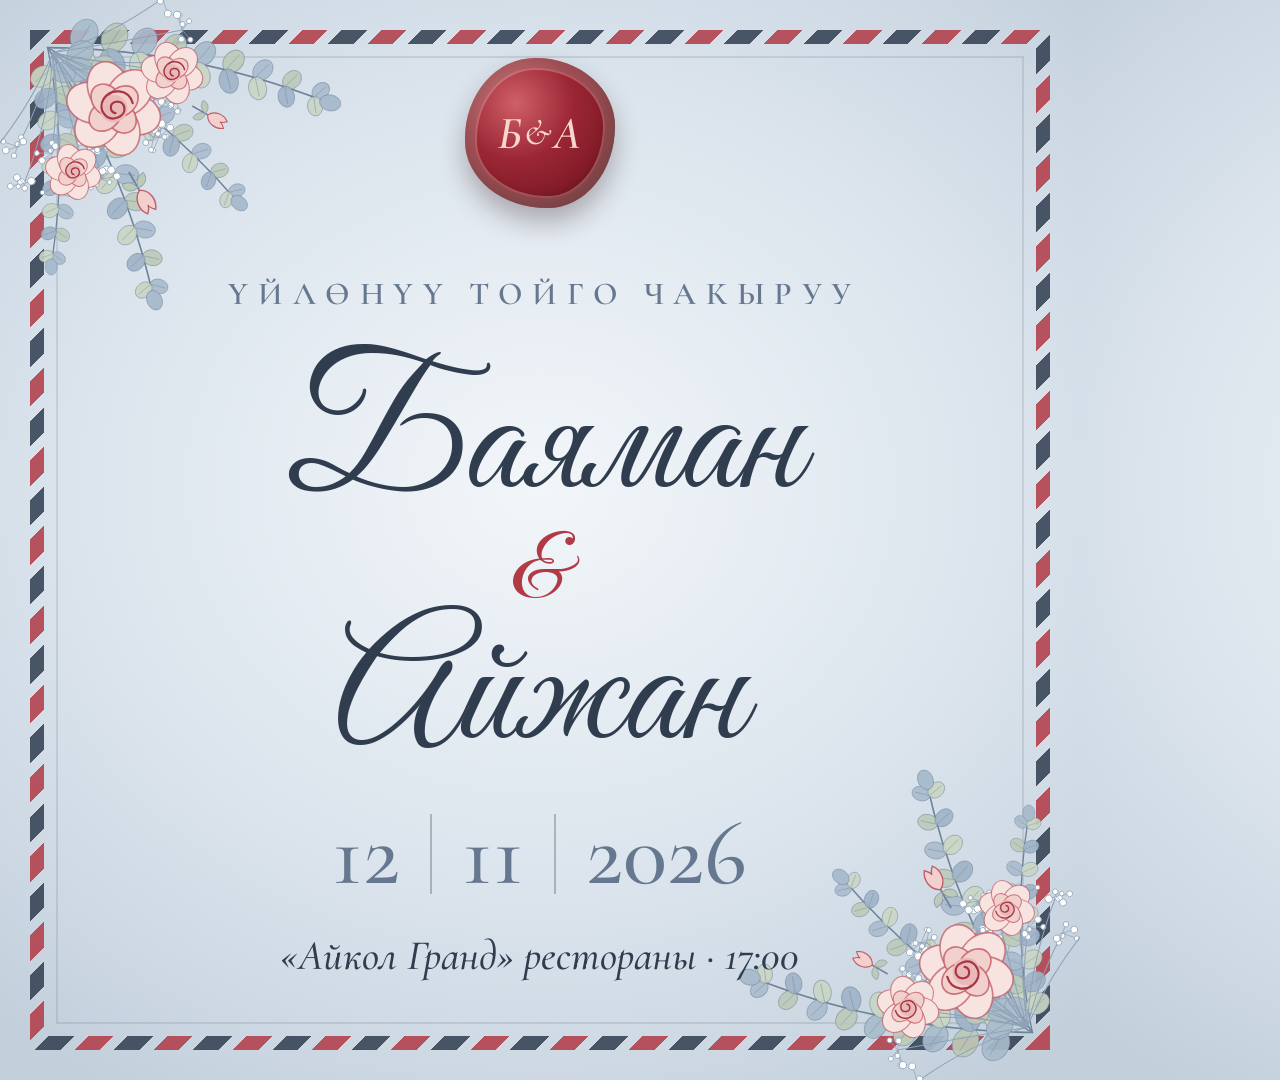
==== og.html @ 3bb7b0ba "Invitation site: Баяман & Айжан, 12.11.2026 — «Конверт» design - dusty-blue cover with airmail strip" ====
<!DOCTYPE html>
<!-- Шилтеме сүрөтү / Картинка для превью ссылки (assets/og.jpg, 1080×1080), вариант «Конверт».
     Пересоздать: открыть через локальный сервер и сделать скриншот 1080×1080 (README). -->
<html lang="ky">
<head>
  <meta charset="UTF-8">
  <title>OG</title>
  <link href="https://fonts.googleapis.com/css2?family=Great+Vibes&family=Cormorant+Garamond:ital,wght@0,500;0,600;1,500&display=swap" rel="stylesheet">
  <style>
    html, body { width: 1080px; height: 1080px; margin: 0; overflow: hidden; }
    body { position: relative; display: flex; flex-direction: column; align-items: center; justify-content: center; text-align: center; color: #2f3d4f;
      background: radial-gradient(75% 65% at 50% 45%, #f2f6f9 0%, #dbe4ed 58%, #c3d0dc 100%); font-family: "Cormorant Garamond", Georgia, serif; }
    .fr { position: absolute; inset: 30px; border: 14px solid transparent; opacity: .85;
      border-image: repeating-linear-gradient(-45deg, #b13a46 0 18px, transparent 18px 28px, #2f3d4f 28px 46px, transparent 46px 56px) 14; }
    .fr::after { content: ""; position: absolute; inset: 12px; border: 2px solid rgba(47, 61, 79, .14); }
    .bq { position: absolute; width: 330px; height: 330px; overflow: visible; }
    .bq--tl { top: 40px; left: 40px; } .bq--br { bottom: 40px; right: 40px; transform: scale(-1, -1); }
    .c { position: relative; display: flex; flex-direction: column; align-items: center; }
    .seal { display: flex; align-items: center; justify-content: center; width: 150px; height: 150px; margin-bottom: 34px;
      border-radius: 47% 53% 45% 55% / 54% 46% 55% 45%;
      background: radial-gradient(circle at 34% 30%, #cf5f69 0%, #9a2633 40%, #7a1724 78%, #64111d 100%);
      box-shadow: inset 0 0 0 10px rgba(0, 0, 0, .12), inset 0 0 0 12px rgba(244, 207, 200, .3), inset -6px -8px 14px rgba(0, 0, 0, .25), 0 14px 26px rgba(47, 20, 25, .3);
      font-style: italic; font-weight: 600; font-size: 46px; color: #f6d6cf; }
    .seal b { font-weight: 500; font-size: .78em; margin: 0 2px; }
    .k { font-size: 32px; font-weight: 600; letter-spacing: .3em; padding-left: .3em; text-transform: uppercase; color: #66788f; }
    .n { display: flex; flex-direction: column; align-items: center; margin: 18px 0 24px; font-family: "Great Vibes", cursive; font-size: 170px; line-height: 1; }
    .n i { font-style: normal; font-size: 90px; line-height: .9; color: #b13a46; }
    .d { display: flex; align-items: center; gap: 30px; font-size: 92px; font-weight: 500; line-height: 1; color: #66788f; }
    .d i { width: 2px; height: 80px; background: rgba(47, 61, 79, .3); }
    .v { margin-top: 30px; font-style: italic; font-size: 42px; font-weight: 500; }
  </style>
</head>
<body>
  <svg width="0" height="0" style="position:absolute" aria-hidden="true"><defs>
      <!-- Гүлдөр / Цветы: эвкалипт, роза, бутон, гипсофила, букет и гирлянда (сгенерировано) -->
      <symbol id="sprig" viewBox="-6 -12 72 236" overflow="visible"><path d="M30 218Q12 112 34 4" fill="none" stroke="#6f8399" stroke-width="1.3" stroke-linecap="round"/><ellipse cx="15.8" cy="192.7" rx="12.4" ry="9.7" transform="rotate(-159.5 15.8 192.7)" fill="#a9bccd" fill-opacity=".92" stroke="#6f8399" stroke-width=".7" stroke-opacity=".55"/><path d="M26.8 196.8L7.6 189.6" stroke="#6f8399" stroke-width=".6" stroke-opacity=".5"/><ellipse cx="36.4" cy="189.9" rx="12.4" ry="9.7" transform="rotate(-35.5 36.4 189.9)" fill="#c9d5c3" fill-opacity=".92" stroke="#6f8399" stroke-width=".7" stroke-opacity=".55"/><path d="M26.8 196.8L43.5 184.9" stroke="#6f8399" stroke-width=".6" stroke-opacity=".5"/><ellipse cx="14" cy="169.9" rx="11.8" ry="9.2" transform="rotate(-157.2 14 169.9)" fill="#bccab9" fill-opacity=".92" stroke="#6f8399" stroke-width=".7" stroke-opacity=".55"/><path d="M24.3 174.2L6.4 166.7" stroke="#6f8399" stroke-width=".6" stroke-opacity=".5"/><ellipse cx="33.6" cy="168.1" rx="11.8" ry="9.2" transform="rotate(-33.2 33.6 168.1)" fill="#9fb3c8" fill-opacity=".92" stroke="#6f8399" stroke-width=".7" stroke-opacity=".55"/><path d="M24.3 174.2L40.5 163.6" stroke="#6f8399" stroke-width=".6" stroke-opacity=".5"/><ellipse cx="13.1" cy="147.1" rx="11.1" ry="8.7" transform="rotate(-155 13.1 147.1)" fill="#a9bccd" fill-opacity=".92" stroke="#6f8399" stroke-width=".7" stroke-opacity=".55"/><path d="M22.7 151.6L6 143.8" stroke="#6f8399" stroke-width=".6" stroke-opacity=".5"/><ellipse cx="31.7" cy="146.1" rx="11.1" ry="8.7" transform="rotate(-31 31.7 146.1)" fill="#c9d5c3" fill-opacity=".92" stroke="#6f8399" stroke-width=".7" stroke-opacity=".55"/><path d="M22.7 151.6L38.4 142.1" stroke="#6f8399" stroke-width=".6" stroke-opacity=".5"/><ellipse cx="13.1" cy="124.3" rx="10.5" ry="8.2" transform="rotate(-152.7 13.1 124.3)" fill="#bccab9" fill-opacity=".92" stroke="#6f8399" stroke-width=".7" stroke-opacity=".55"/><path d="M21.9 128.9L6.6 120.9" stroke="#6f8399" stroke-width=".6" stroke-opacity=".5"/><ellipse cx="30.7" cy="124.1" rx="10.5" ry="8.2" transform="rotate(-28.7 30.7 124.1)" fill="#9fb3c8" fill-opacity=".92" stroke="#6f8399" stroke-width=".7" stroke-opacity=".55"/><path d="M21.9 128.9L37.1 120.6" stroke="#6f8399" stroke-width=".6" stroke-opacity=".5"/><ellipse cx="14" cy="101.5" rx="9.8" ry="7.7" transform="rotate(-150.4 14 101.5)" fill="#a9bccd" fill-opacity=".92" stroke="#6f8399" stroke-width=".7" stroke-opacity=".55"/><path d="M22.1 106.1L8 98.1" stroke="#6f8399" stroke-width=".6" stroke-opacity=".5"/><ellipse cx="30.5" cy="102" rx="9.8" ry="7.7" transform="rotate(-26.4 30.5 102)" fill="#c9d5c3" fill-opacity=".92" stroke="#6f8399" stroke-width=".7" stroke-opacity=".55"/><path d="M22.1 106.1L36.7 98.9" stroke="#6f8399" stroke-width=".6" stroke-opacity=".5"/><ellipse cx="15.8" cy="78.8" rx="9.2" ry="7.2" transform="rotate(-148.1 15.8 78.8)" fill="#bccab9" fill-opacity=".92" stroke="#6f8399" stroke-width=".7" stroke-opacity=".55"/><path d="M23.2 83.4L10.3 75.4" stroke="#6f8399" stroke-width=".6" stroke-opacity=".5"/><ellipse cx="31.2" cy="79.8" rx="9.2" ry="7.2" transform="rotate(-24.1 31.2 79.8)" fill="#9fb3c8" fill-opacity=".92" stroke="#6f8399" stroke-width=".7" stroke-opacity=".55"/><path d="M23.2 83.4L37.1 77.2" stroke="#6f8399" stroke-width=".6" stroke-opacity=".5"/><ellipse cx="18.5" cy="56" rx="8.6" ry="6.7" transform="rotate(-145.9 18.5 56)" fill="#a9bccd" fill-opacity=".92" stroke="#6f8399" stroke-width=".7" stroke-opacity=".55"/><path d="M25.2 60.6L13.5 52.6" stroke="#6f8399" stroke-width=".6" stroke-opacity=".5"/><ellipse cx="32.8" cy="57.5" rx="8.6" ry="6.7" transform="rotate(-21.9 32.8 57.5)" fill="#c9d5c3" fill-opacity=".92" stroke="#6f8399" stroke-width=".7" stroke-opacity=".55"/><path d="M25.2 60.6L38.3 55.3" stroke="#6f8399" stroke-width=".6" stroke-opacity=".5"/><ellipse cx="22" cy="33.2" rx="7.9" ry="6.2" transform="rotate(-143.7 22 33.2)" fill="#bccab9" fill-opacity=".92" stroke="#6f8399" stroke-width=".7" stroke-opacity=".55"/><path d="M28.1 37.7L17.5 29.9" stroke="#6f8399" stroke-width=".6" stroke-opacity=".5"/><ellipse cx="35.2" cy="35.2" rx="7.9" ry="6.2" transform="rotate(-19.7 35.2 35.2)" fill="#9fb3c8" fill-opacity=".92" stroke="#6f8399" stroke-width=".7" stroke-opacity=".55"/><path d="M28.1 37.7L40.4 33.3" stroke="#6f8399" stroke-width=".6" stroke-opacity=".5"/><ellipse cx="26.5" cy="10.5" rx="7.3" ry="5.7" transform="rotate(-141.5 26.5 10.5)" fill="#a9bccd" fill-opacity=".92" stroke="#6f8399" stroke-width=".7" stroke-opacity=".55"/><path d="M31.9 14.8L22.5 7.3" stroke="#6f8399" stroke-width=".6" stroke-opacity=".5"/><ellipse cx="38.5" cy="12.7" rx="7.3" ry="5.7" transform="rotate(-17.5 38.5 12.7)" fill="#c9d5c3" fill-opacity=".92" stroke="#6f8399" stroke-width=".7" stroke-opacity=".55"/><path d="M31.9 14.8L43.4 11.2" stroke="#6f8399" stroke-width=".6" stroke-opacity=".5"/><ellipse cx="34" cy="2" rx="6" ry="8" fill="#a9bccd" stroke="#6f8399" stroke-width=".7" stroke-opacity=".55"/></symbol>
      <symbol id="rose" viewBox="-30 -30 60 60" overflow="visible"><ellipse cx="11.6" cy="3.1" rx="14" ry="11" transform="rotate(15 11.6 3.1)" fill="#f7e4e1" stroke="#c25b66" stroke-width=".9" stroke-opacity=".75"/><ellipse cx="3.1" cy="11.6" rx="14" ry="11" transform="rotate(75 3.1 11.6)" fill="#f7e4e1" stroke="#c25b66" stroke-width=".9" stroke-opacity=".75"/><ellipse cx="-8.5" cy="8.5" rx="14" ry="11" transform="rotate(135 -8.5 8.5)" fill="#f7e4e1" stroke="#c25b66" stroke-width=".9" stroke-opacity=".75"/><ellipse cx="-11.6" cy="-3.1" rx="14" ry="11" transform="rotate(195 -11.6 -3.1)" fill="#f7e4e1" stroke="#c25b66" stroke-width=".9" stroke-opacity=".75"/><ellipse cx="-3.1" cy="-11.6" rx="14" ry="11" transform="rotate(255 -3.1 -11.6)" fill="#f7e4e1" stroke="#c25b66" stroke-width=".9" stroke-opacity=".75"/><ellipse cx="8.5" cy="-8.5" rx="14" ry="11" transform="rotate(315 8.5 -8.5)" fill="#f7e4e1" stroke="#c25b66" stroke-width=".9" stroke-opacity=".75"/><ellipse cx="3.9" cy="4.6" rx="9.5" ry="7.5" transform="rotate(50 3.9 4.6)" fill="#f1d0cd" stroke="#c25b66" stroke-width=".9" stroke-opacity=".8"/><ellipse cx="-4.6" cy="3.9" rx="9.5" ry="7.5" transform="rotate(140 -4.6 3.9)" fill="#f1d0cd" stroke="#c25b66" stroke-width=".9" stroke-opacity=".8"/><ellipse cx="-3.9" cy="-4.6" rx="9.5" ry="7.5" transform="rotate(230 -3.9 -4.6)" fill="#f1d0cd" stroke="#c25b66" stroke-width=".9" stroke-opacity=".8"/><ellipse cx="4.6" cy="-3.9" rx="9.5" ry="7.5" transform="rotate(320 4.6 -3.9)" fill="#f1d0cd" stroke="#c25b66" stroke-width=".9" stroke-opacity=".8"/><circle r="7.5" fill="#e9b9b9"/><path d="M1 2.5c-3.2-.6-3.6-5.6.4-6.2 5-.6 6.6 6.4.8 8.6-6.6 2.4-11-5-7.6-10.2 4-6 13.6-5.4 15.8 2.4" fill="none" stroke="#a83542" stroke-width="1.2" stroke-linecap="round"/></symbol>
      <symbol id="bud" viewBox="-12 -20 24 40" overflow="visible"><path d="M0 18V2" stroke="#6f8399" stroke-width="1.2"/><path d="M0 6c-6-1-9 3-8 7 4 0 7-2 8-7zM0 6c6-1 9 3 8 7-4 0-7-2-8-7z" fill="#bccab9" stroke="#6f8399" stroke-width=".6" stroke-opacity=".6"/><path d="M0 4c-6-3-7-11-3-16 2 2 3 3 3 5 0-2 1-3 3-5 4 5 3 13-3 16z" fill="#f1d0cd" stroke="#c25b66" stroke-width=".9"/></symbol>
      <symbol id="gyps" viewBox="0 0 80 120" overflow="visible"><path d="M40 118Q12.6 84.9 -35.1 57.7" fill="none" stroke="#8fa2b6" stroke-width=".8"/><path d="M-35.1 57.7L-43 47.9" stroke="#8fa2b6" stroke-width=".5"/><circle cx="-43" cy="47.9" r="2.2" fill="#fff" stroke="#9aabbd" stroke-width=".7"/><path d="M-35.1 57.7L-40.1 63.1" stroke="#8fa2b6" stroke-width=".5"/><circle cx="-40.1" cy="63.1" r="2.6" fill="#fff" stroke="#9aabbd" stroke-width=".7"/><path d="M-35.1 57.7L-32.9 58.3" stroke="#8fa2b6" stroke-width=".5"/><circle cx="-32.9" cy="58.3" r="2.6" fill="#fff" stroke="#9aabbd" stroke-width=".7"/><path d="M-35.1 57.7L-42.9 56.1" stroke="#8fa2b6" stroke-width=".5"/><circle cx="-42.9" cy="56.1" r="2" fill="#fff" stroke="#9aabbd" stroke-width=".7"/><path d="M-35.1 57.7L-26.2 48.8" stroke="#8fa2b6" stroke-width=".5"/><circle cx="-26.2" cy="48.8" r="2.8" fill="#fff" stroke="#9aabbd" stroke-width=".7"/><path d="M-35.1 57.7L-44.5 60.8" stroke="#8fa2b6" stroke-width=".5"/><circle cx="-44.5" cy="60.8" r="2.2" fill="#fff" stroke="#9aabbd" stroke-width=".7"/><path d="M40 118Q8.5 71.3 -19.4 33" fill="none" stroke="#8fa2b6" stroke-width=".8"/><path d="M-19.4 33L-29.1 40.4" stroke="#8fa2b6" stroke-width=".5"/><circle cx="-29.1" cy="40.4" r="2.4" fill="#fff" stroke="#9aabbd" stroke-width=".7"/><path d="M-19.4 33L-28.4 41.8" stroke="#8fa2b6" stroke-width=".5"/><circle cx="-28.4" cy="41.8" r="2.9" fill="#fff" stroke="#9aabbd" stroke-width=".7"/><path d="M-19.4 33L-27.9 31.1" stroke="#8fa2b6" stroke-width=".5"/><circle cx="-27.9" cy="31.1" r="2" fill="#fff" stroke="#9aabbd" stroke-width=".7"/><path d="M-19.4 33L-23.5 34.8" stroke="#8fa2b6" stroke-width=".5"/><circle cx="-23.5" cy="34.8" r="2" fill="#fff" stroke="#9aabbd" stroke-width=".7"/><path d="M-19.4 33L-15.1 24" stroke="#8fa2b6" stroke-width=".5"/><circle cx="-15.1" cy="24" r="2" fill="#fff" stroke="#9aabbd" stroke-width=".7"/><path d="M-19.4 33L-12.5 30.6" stroke="#8fa2b6" stroke-width=".5"/><circle cx="-12.5" cy="30.6" r="2.3" fill="#fff" stroke="#9aabbd" stroke-width=".7"/><path d="M40 118Q28.3 70.9 15.4 32.4" fill="none" stroke="#8fa2b6" stroke-width=".8"/><path d="M15.4 32.4L5.1 36.2" stroke="#8fa2b6" stroke-width=".5"/><circle cx="5.1" cy="36.2" r="3" fill="#fff" stroke="#9aabbd" stroke-width=".7"/><path d="M15.4 32.4L25.9 35" stroke="#8fa2b6" stroke-width=".5"/><circle cx="25.9" cy="35" r="2.2" fill="#fff" stroke="#9aabbd" stroke-width=".7"/><path d="M15.4 32.4L12.4 35.5" stroke="#8fa2b6" stroke-width=".5"/><circle cx="12.4" cy="35.5" r="2.6" fill="#fff" stroke="#9aabbd" stroke-width=".7"/><path d="M15.4 32.4L6.9 26.9" stroke="#8fa2b6" stroke-width=".5"/><circle cx="6.9" cy="26.9" r="2.2" fill="#fff" stroke="#9aabbd" stroke-width=".7"/><path d="M15.4 32.4L15.6 37.8" stroke="#8fa2b6" stroke-width=".5"/><circle cx="15.6" cy="37.8" r="2.4" fill="#fff" stroke="#9aabbd" stroke-width=".7"/><path d="M15.4 32.4L5 38" stroke="#8fa2b6" stroke-width=".5"/><circle cx="5" cy="38" r="2.3" fill="#fff" stroke="#9aabbd" stroke-width=".7"/><path d="M40 118Q38.9 74.6 40.3 39.1" fill="none" stroke="#8fa2b6" stroke-width=".8"/><path d="M40.3 39.1L37.8 43.8" stroke="#8fa2b6" stroke-width=".5"/><circle cx="37.8" cy="43.8" r="1.9" fill="#fff" stroke="#9aabbd" stroke-width=".7"/><path d="M40.3 39.1L41.4 32.5" stroke="#8fa2b6" stroke-width=".5"/><circle cx="41.4" cy="32.5" r="2.6" fill="#fff" stroke="#9aabbd" stroke-width=".7"/><path d="M40.3 39.1L30.1 34.4" stroke="#8fa2b6" stroke-width=".5"/><circle cx="30.1" cy="34.4" r="2.2" fill="#fff" stroke="#9aabbd" stroke-width=".7"/><path d="M40.3 39.1L43.3 30.1" stroke="#8fa2b6" stroke-width=".5"/><circle cx="43.3" cy="30.1" r="2.4" fill="#fff" stroke="#9aabbd" stroke-width=".7"/><path d="M40.3 39.1L33.9 34.5" stroke="#8fa2b6" stroke-width=".5"/><circle cx="33.9" cy="34.5" r="2.4" fill="#fff" stroke="#9aabbd" stroke-width=".7"/><path d="M40.3 39.1L50.4 38.3" stroke="#8fa2b6" stroke-width=".5"/><circle cx="50.4" cy="38.3" r="2.9" fill="#fff" stroke="#9aabbd" stroke-width=".7"/><path d="M40 118Q47.9 60.8 65.3 14.1" fill="none" stroke="#8fa2b6" stroke-width=".8"/><path d="M65.3 14.1L58.5 18.3" stroke="#8fa2b6" stroke-width=".5"/><circle cx="58.5" cy="18.3" r="2.9" fill="#fff" stroke="#9aabbd" stroke-width=".7"/><path d="M65.3 14.1L54.4 9.2" stroke="#8fa2b6" stroke-width=".5"/><circle cx="54.4" cy="9.2" r="2.7" fill="#fff" stroke="#9aabbd" stroke-width=".7"/><path d="M65.3 14.1L61.8 8.7" stroke="#8fa2b6" stroke-width=".5"/><circle cx="61.8" cy="8.7" r="1.8" fill="#fff" stroke="#9aabbd" stroke-width=".7"/><path d="M65.3 14.1L55.2 15.8" stroke="#8fa2b6" stroke-width=".5"/><circle cx="55.2" cy="15.8" r="3" fill="#fff" stroke="#9aabbd" stroke-width=".7"/><path d="M65.3 14.1L76.3 13.6" stroke="#8fa2b6" stroke-width=".5"/><circle cx="76.3" cy="13.6" r="1.8" fill="#fff" stroke="#9aabbd" stroke-width=".7"/><path d="M65.3 14.1L61.4 19" stroke="#8fa2b6" stroke-width=".5"/><circle cx="61.4" cy="19" r="2.8" fill="#fff" stroke="#9aabbd" stroke-width=".7"/><path d="M40 118Q58.8 82.5 85.9 53.5" fill="none" stroke="#8fa2b6" stroke-width=".8"/><path d="M85.9 53.5L85.4 55.4" stroke="#8fa2b6" stroke-width=".5"/><circle cx="85.4" cy="55.4" r="2.1" fill="#fff" stroke="#9aabbd" stroke-width=".7"/><path d="M85.9 53.5L95.7 60.4" stroke="#8fa2b6" stroke-width=".5"/><circle cx="95.7" cy="60.4" r="2" fill="#fff" stroke="#9aabbd" stroke-width=".7"/><path d="M85.9 53.5L81.3 60" stroke="#8fa2b6" stroke-width=".5"/><circle cx="81.3" cy="60" r="2.1" fill="#fff" stroke="#9aabbd" stroke-width=".7"/><path d="M85.9 53.5L95.6 53.2" stroke="#8fa2b6" stroke-width=".5"/><circle cx="95.6" cy="53.2" r="2.6" fill="#fff" stroke="#9aabbd" stroke-width=".7"/><path d="M85.9 53.5L90.4 47.5" stroke="#8fa2b6" stroke-width=".5"/><circle cx="90.4" cy="47.5" r="2.1" fill="#fff" stroke="#9aabbd" stroke-width=".7"/><path d="M85.9 53.5L80.5 56.4" stroke="#8fa2b6" stroke-width=".5"/><circle cx="80.5" cy="56.4" r="2.6" fill="#fff" stroke="#9aabbd" stroke-width=".7"/><path d="M40 118Q69.7 78.7 117.5 46.5" fill="none" stroke="#8fa2b6" stroke-width=".8"/><path d="M117.5 46.5L111.8 44.8" stroke="#8fa2b6" stroke-width=".5"/><circle cx="111.8" cy="44.8" r="3" fill="#fff" stroke="#9aabbd" stroke-width=".7"/><path d="M117.5 46.5L118.8 48.4" stroke="#8fa2b6" stroke-width=".5"/><circle cx="118.8" cy="48.4" r="2.9" fill="#fff" stroke="#9aabbd" stroke-width=".7"/><path d="M117.5 46.5L127.7 51" stroke="#8fa2b6" stroke-width=".5"/><circle cx="127.7" cy="51" r="2.3" fill="#fff" stroke="#9aabbd" stroke-width=".7"/><path d="M117.5 46.5L119.5 53.6" stroke="#8fa2b6" stroke-width=".5"/><circle cx="119.5" cy="53.6" r="2.7" fill="#fff" stroke="#9aabbd" stroke-width=".7"/><path d="M117.5 46.5L119.3 43.1" stroke="#8fa2b6" stroke-width=".5"/><circle cx="119.3" cy="43.1" r="2.2" fill="#fff" stroke="#9aabbd" stroke-width=".7"/><path d="M117.5 46.5L122.7 47.2" stroke="#8fa2b6" stroke-width=".5"/><circle cx="122.7" cy="47.2" r="1.8" fill="#fff" stroke="#9aabbd" stroke-width=".7"/></symbol>
      <symbol id="bouquet" viewBox="0 0 260 260" overflow="visible"><use href="#sprig" width="72" height="236" transform="translate(6 6) rotate(100) scale(1.05) translate(-36 -230)"/><use href="#sprig" width="72" height="236" transform="translate(6 6) rotate(128) scale(0.9) translate(-36 -230)"/><use href="#sprig" width="72" height="236" transform="translate(6 6) rotate(156) scale(1.0) translate(-36 -230)"/><use href="#sprig" width="72" height="236" transform="translate(6 6) rotate(178) scale(0.8) translate(-36 -230)"/><use href="#gyps" width="80" height="120" transform="translate(10 10) rotate(115) scale(1.0) translate(-40 -118)"/><use href="#gyps" width="80" height="120" transform="translate(10 10) rotate(145) scale(1.0) translate(-40 -118)"/><use href="#gyps" width="80" height="120" transform="translate(10 10) rotate(165) scale(1.0) translate(-40 -118)"/><use href="#bud" width="24" height="40" transform="translate(70 104) rotate(150) scale(1.2) translate(-12 -38)"/><use href="#bud" width="24" height="40" transform="translate(120 52) rotate(120) scale(1.0) translate(-12 -38)"/><use href="#rose" width="60" height="60" transform="translate(58 54) scale(1.45) translate(-30 -30)"/><use href="#rose" width="60" height="60" transform="translate(104 26) scale(.95) translate(-30 -30)"/><use href="#rose" width="60" height="60" transform="translate(26 104) scale(.85) translate(-30 -30)"/></symbol>
      <symbol id="garland" viewBox="-10 -10 320 120" overflow="visible"><use href="#sprig" width="72" height="236" transform="translate(142 50) rotate(278) scale(0.78) translate(-36 -230)"/><use href="#sprig" width="72" height="236" transform="translate(142 50) rotate(260) scale(0.663) translate(-36 -230)"/><use href="#bud" width="24" height="40" transform="translate(98 40) rotate(-70) scale(1.0) translate(-12 -38)"/><use href="#sprig" width="72" height="236" transform="translate(158 50) rotate(82) scale(0.78) translate(-36 -230)"/><use href="#sprig" width="72" height="236" transform="translate(158 50) rotate(100) scale(0.663) translate(-36 -230)"/><use href="#bud" width="24" height="40" transform="translate(202 40) rotate(70) scale(1.0) translate(-12 -38)"/><use href="#rose" width="60" height="60" transform="translate(150 48) scale(1.25) translate(-30 -30)"/><use href="#rose" width="60" height="60" transform="translate(122 58) scale(.8) translate(-30 -30)"/><use href="#rose" width="60" height="60" transform="translate(178 58) scale(.8) translate(-30 -30)"/></symbol>

  </defs></svg>
  <div class="fr" aria-hidden="true"></div>
  <svg class="bq bq--tl" aria-hidden="true"><use href="#bouquet"/></svg>
  <svg class="bq bq--br" aria-hidden="true"><use href="#bouquet"/></svg>
  <div class="c">
  <div class="seal">Б<b>&amp;</b>А</div>
  <p class="k">Үйлөнүү тойго чакыруу</p>
  <p class="n"><span>Баяман</span><i>&amp;</i><span>Айжан</span></p>
  <div class="d"><span>12</span><i></i><span>11</span><i></i><span>2026</span></div>
  <p class="v">«Айкол Гранд» рестораны · 17:00</p>
  </div>
</body>
</html>
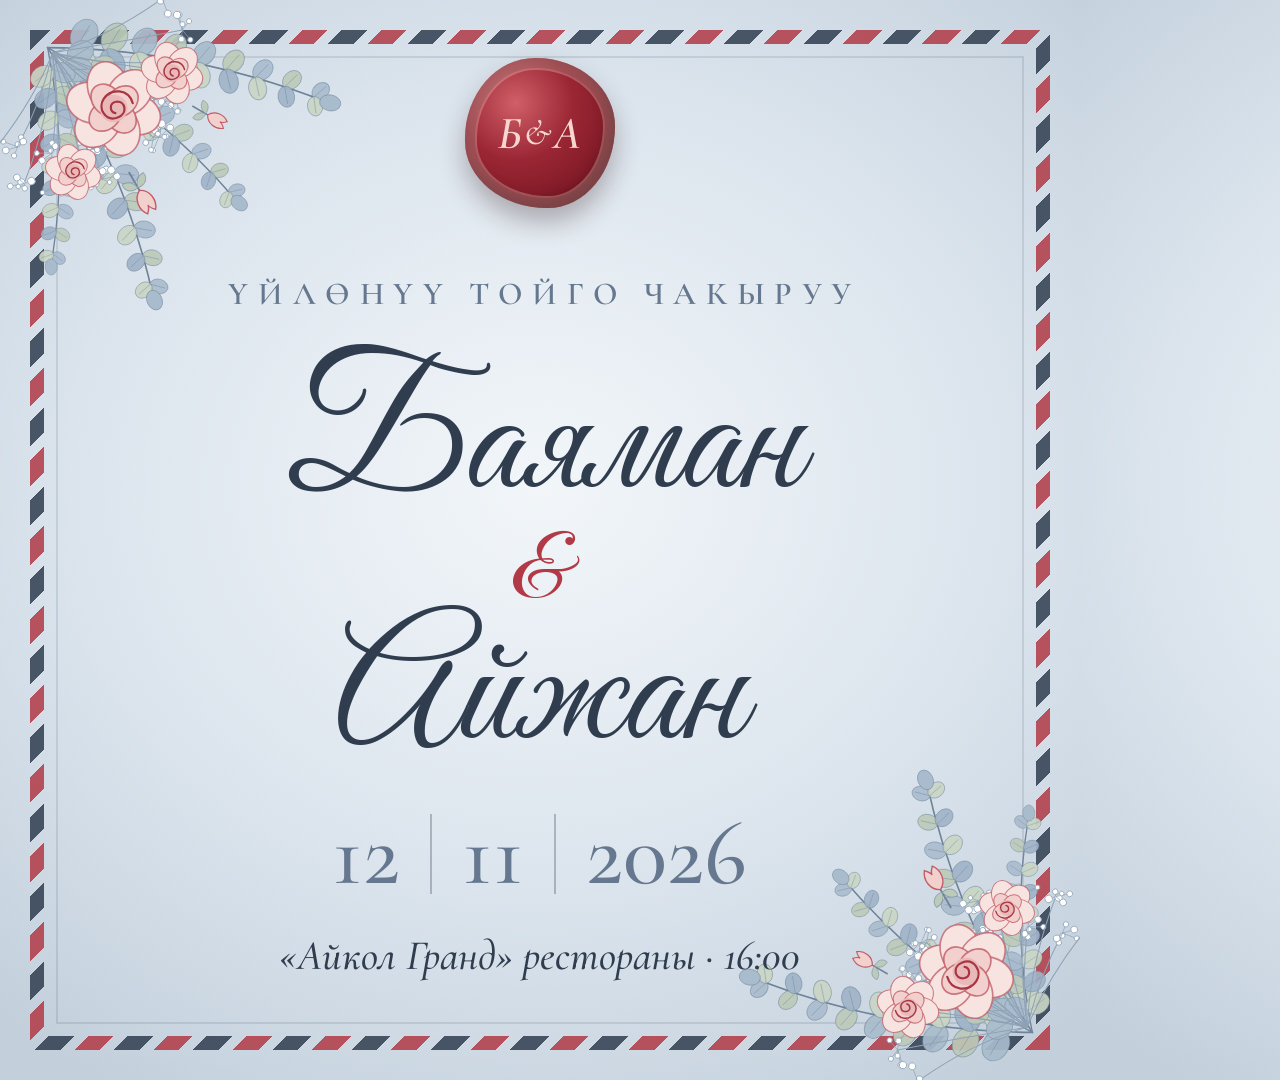
==== commit 04a85d11: "Start time 16:00 Hero, map card, postmark, meta descriptions, og.jpg, toy.ics (10:00–15:00 UTC) and " ====
--- a/og.html
+++ b/og.html
@@ -49,7 +49,7 @@
   <p class="k">Үйлөнүү тойго чакыруу</p>
   <p class="n"><span>Баяман</span><i>&amp;</i><span>Айжан</span></p>
   <div class="d"><span>12</span><i></i><span>11</span><i></i><span>2026</span></div>
-  <p class="v">«Айкол Гранд» рестораны · 17:00</p>
+  <p class="v">«Айкол Гранд» рестораны · 16:00</p>
   </div>
 </body>
 </html>
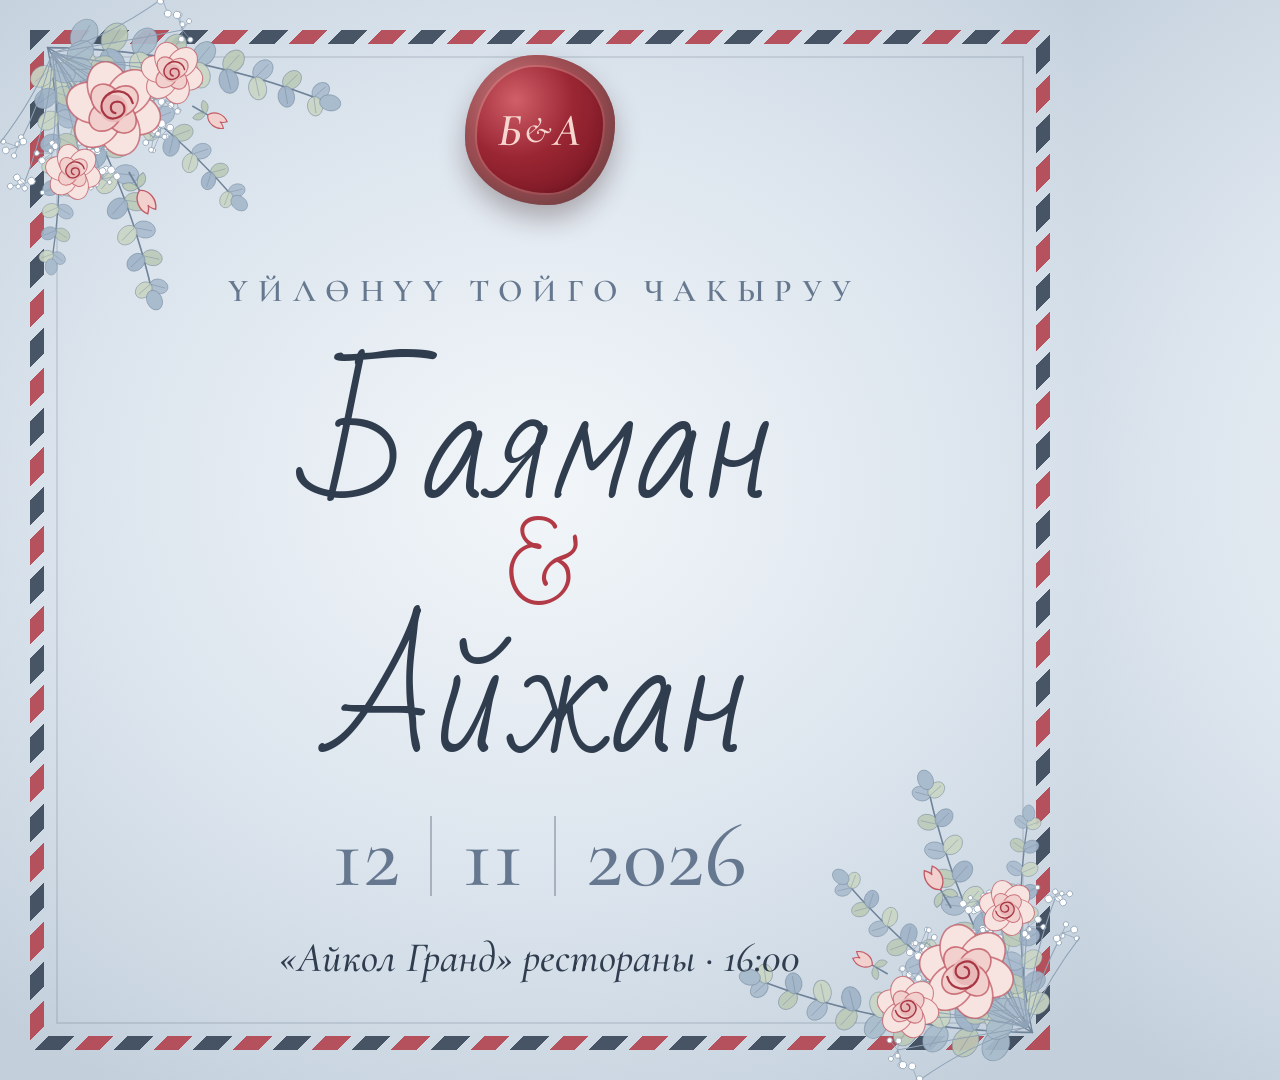
==== commit 6ce1a104: "Names in Bad Script: the capital А of «Айжан» reads as a capital Great Vibes draws Cyrillic А as a l" ====
--- a/og.html
+++ b/og.html
@@ -5,7 +5,7 @@
 <head>
   <meta charset="UTF-8">
   <title>OG</title>
-  <link href="https://fonts.googleapis.com/css2?family=Great+Vibes&family=Cormorant+Garamond:ital,wght@0,500;0,600;1,500&display=swap" rel="stylesheet">
+  <link href="https://fonts.googleapis.com/css2?family=Bad+Script&family=Cormorant+Garamond:ital,wght@0,500;0,600;1,500&display=swap" rel="stylesheet">
   <style>
     html, body { width: 1080px; height: 1080px; margin: 0; overflow: hidden; }
     body { position: relative; display: flex; flex-direction: column; align-items: center; justify-content: center; text-align: center; color: #2f3d4f;
@@ -23,7 +23,7 @@
       font-style: italic; font-weight: 600; font-size: 46px; color: #f6d6cf; }
     .seal b { font-weight: 500; font-size: .78em; margin: 0 2px; }
     .k { font-size: 32px; font-weight: 600; letter-spacing: .3em; padding-left: .3em; text-transform: uppercase; color: #66788f; }
-    .n { display: flex; flex-direction: column; align-items: center; margin: 18px 0 24px; font-family: "Great Vibes", cursive; font-size: 170px; line-height: 1; }
+    .n { display: flex; flex-direction: column; align-items: center; margin: 18px 0 24px; font-family: "Bad Script", cursive; font-size: 150px; line-height: 1.15; }
     .n i { font-style: normal; font-size: 90px; line-height: .9; color: #b13a46; }
     .d { display: flex; align-items: center; gap: 30px; font-size: 92px; font-weight: 500; line-height: 1; color: #66788f; }
     .d i { width: 2px; height: 80px; background: rgba(47, 61, 79, .3); }
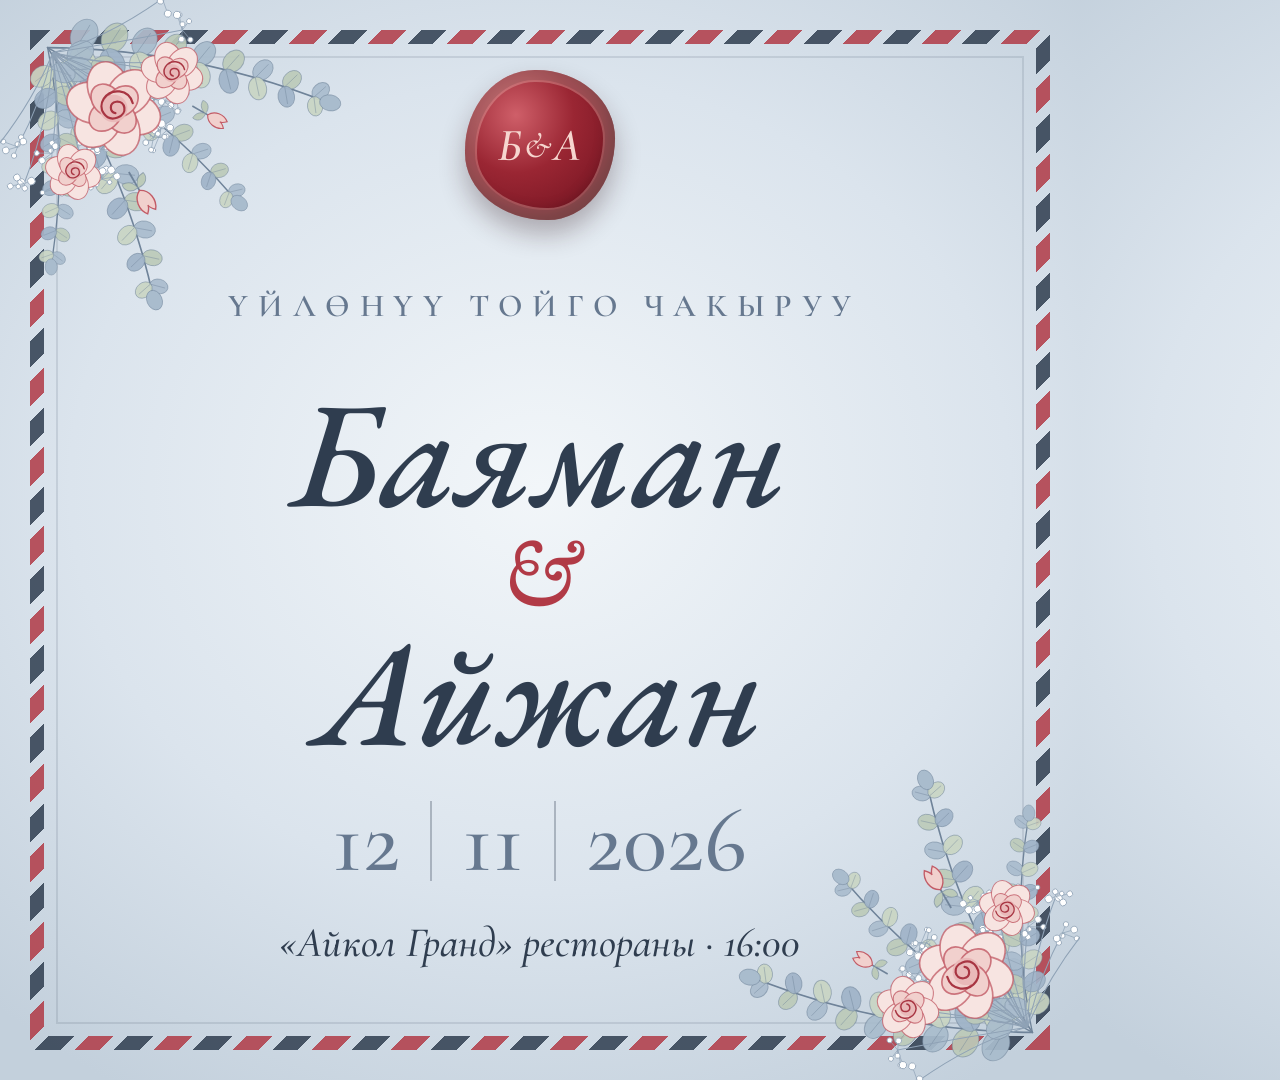
==== commit 32bf4fa0: "Names and titles in EB Garamond italic (the couple's choice, option 13) Replaces Bad Script everywhe" ====
--- a/og.html
+++ b/og.html
@@ -5,7 +5,7 @@
 <head>
   <meta charset="UTF-8">
   <title>OG</title>
-  <link href="https://fonts.googleapis.com/css2?family=Bad+Script&family=Cormorant+Garamond:ital,wght@0,500;0,600;1,500&display=swap" rel="stylesheet">
+  <link href="https://fonts.googleapis.com/css2?family=EB+Garamond:ital,wght@1,500;1,600&family=Cormorant+Garamond:ital,wght@0,500;0,600;1,500&display=swap" rel="stylesheet">
   <style>
     html, body { width: 1080px; height: 1080px; margin: 0; overflow: hidden; }
     body { position: relative; display: flex; flex-direction: column; align-items: center; justify-content: center; text-align: center; color: #2f3d4f;
@@ -23,8 +23,8 @@
       font-style: italic; font-weight: 600; font-size: 46px; color: #f6d6cf; }
     .seal b { font-weight: 500; font-size: .78em; margin: 0 2px; }
     .k { font-size: 32px; font-weight: 600; letter-spacing: .3em; padding-left: .3em; text-transform: uppercase; color: #66788f; }
-    .n { display: flex; flex-direction: column; align-items: center; margin: 18px 0 24px; font-family: "Bad Script", cursive; font-size: 150px; line-height: 1.15; }
-    .n i { font-style: normal; font-size: 90px; line-height: .9; color: #b13a46; }
+    .n { display: flex; flex-direction: column; align-items: center; margin: 18px 0 24px; font-family: "EB Garamond", serif; font-style: italic; font-weight: 500; font-size: 150px; line-height: 1.05; }
+    .n i { font-size: 90px; line-height: .9; color: #b13a46; }
     .d { display: flex; align-items: center; gap: 30px; font-size: 92px; font-weight: 500; line-height: 1; color: #66788f; }
     .d i { width: 2px; height: 80px; background: rgba(47, 61, 79, .3); }
     .v { margin-top: 30px; font-style: italic; font-size: 42px; font-weight: 500; }
